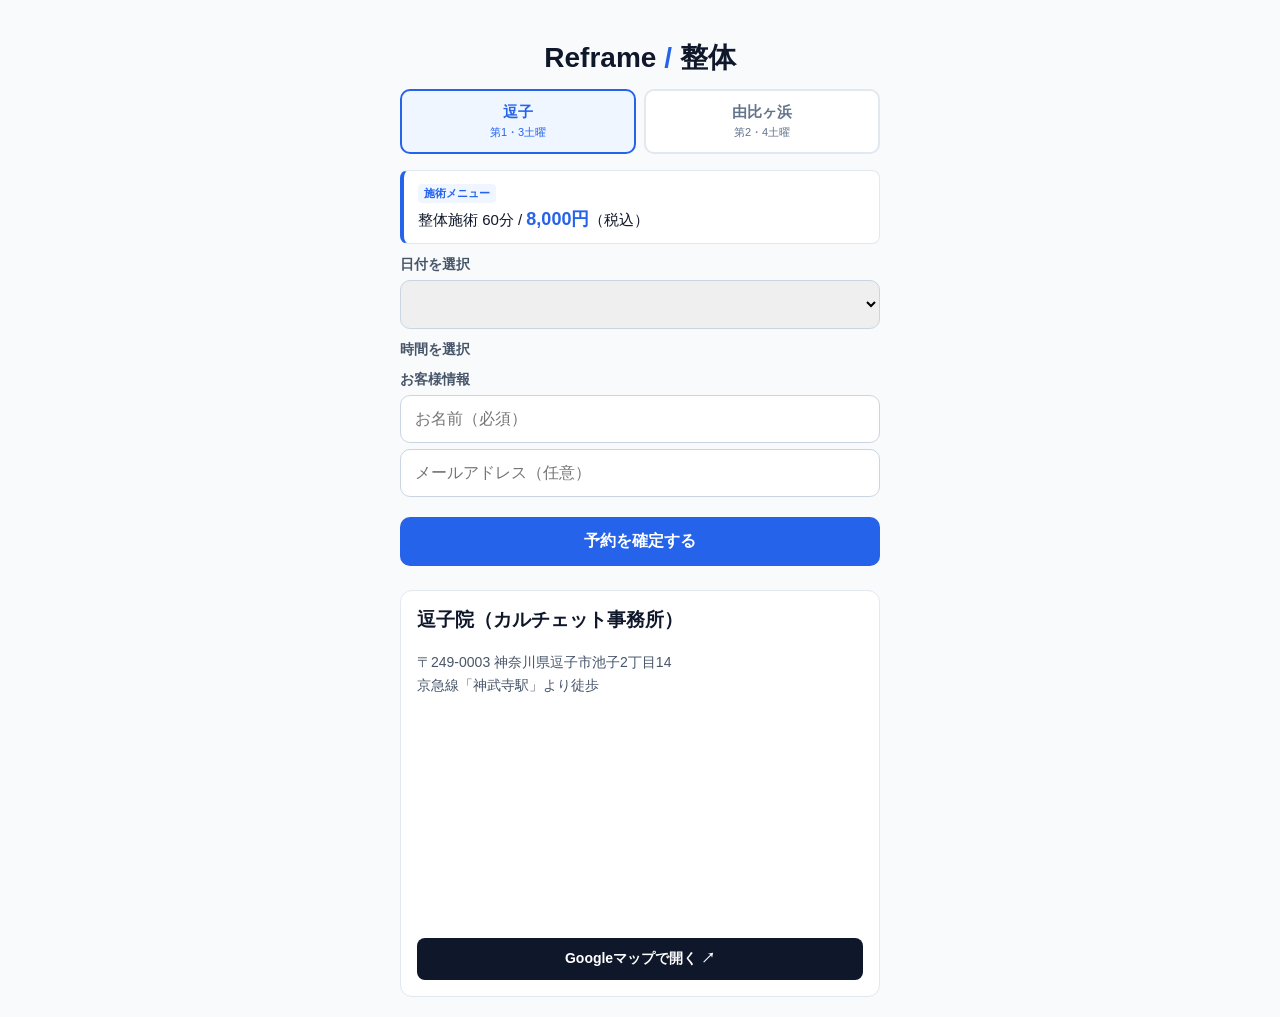
==== src/main/resources/templates/index.html @ c19cde53 "Initial commit: RDS entity and configuration" ====
<!DOCTYPE html>
<html xmlns:th="http://www.thymeleaf.org">
  <head>
    <meta charset="UTF-8">
    <meta name="viewport" content="width=device-width, initial-scale=1, maximum-scale=1">
    <title>Reframe / 整体 予約</title>
    <style>
      body {
        font-family: -apple-system, BlinkMacSystemFont, "Segoe UI", Roboto, sans-serif;
        padding: 12px;
        max-width: 100%;
        margin: 0;
        background-color: #f8fafc;
        overflow-x: hidden;
        color: #0f172a;
      }

      .title {
        font-size: 28px;
        font-weight: bold;
        text-align: center;
        margin-bottom: 12px;
      }

      .title span {
        color: #2563eb;
      }

      .tab-container {
        display: flex;
        gap: 8px;
        margin-bottom: 16px;
      }

      .tab-button {
        flex: 1;
        padding: 12px;
        font-size: 15px;
        font-weight: bold;
        border: 2px solid #e2e8f0;
        background-color: white;
        color: #64748b;
        border-radius: 10px;
        cursor: pointer;
        text-align: center;
      }

      .tab-button.active {
        border-color: #2563eb;
        background-color: #eff6ff;
        color: #2563eb;
      }

      /* 料金案内 */
      .price-info {
        background-color: #ffffff;
        border: 1px solid #e2e8f0;
        border-left: 4px solid #2563eb;
        padding: 12px 14px;
        border-radius: 8px;
        margin: 16px 0 12px 0;
      }

      .price-badge {
        font-size: 11px;
        font-weight: bold;
        color: #2563eb;
        background-color: #eff6ff;
        padding: 2px 6px;
        border-radius: 4px;
        display: inline-block;
        margin-bottom: 4px;
      }

      .price-detail {
        font-size: 15px;
        color: #0f172a;
      }

      .price-detail strong {
        font-size: 18px;
        color: #2563eb;
      }

      label {
        font-size: 14px;
        font-weight: bold;
        color: #475569;
        display: block;
        margin-top: 12px;
      }

      select, input, button {
        width: 100%;
        padding: 14px;
        margin-top: 6px;
        font-size: 16px;
        box-sizing: border-box;
        border-radius: 10px;
        border: 1px solid #cbd5e1;
      }

      button.submit-btn {
        background-color: #2563eb;
        color: white;
        border: none;
        margin-top: 20px;
        font-weight: bold;
        cursor: pointer;
      }

      .slot {
        padding: 16px;
        margin: 8px 0;
        border-radius: 10px;
        text-align: center;
        font-weight: 600;
        cursor: pointer;
      }

      .available {
        background-color: #dbeafe;
        color: #1e3a8a;
      }

      .full {
        background-color: #f1f5f9;
        color: #94a3b8;
        cursor: not-allowed;
      }

      .selected {
        border: 2px solid #2563eb;
        background-color: #2563eb;
        color: white;
      }

      .access-card {
        background-color: white;
        padding: 16px;
        border-radius: 12px;
        border: 1px solid #e2e8f0;
        margin-top: 24px;
      }

      .address {
        font-size: 14px;
        color: #475569;
        line-height: 1.6;
        margin-bottom: 12px;
      }

      .map-wrapper {
        width: 100%;
        overflow: hidden;
        border-radius: 8px;
      }

      .map-wrapper iframe {
        width: 100%;
        height: 220px;
        border: 0;
        display: block;
      }

      .map-link {
        display: block;
        text-align: center;
        background-color: #0f172a;
        color: white;
        padding: 12px;
        border-radius: 8px;
        margin-top: 10px;
        text-decoration: none;
        font-weight: bold;
        font-size: 14px;
      }

      @media (min-width: 768px) {
        body {
          max-width: 480px;
          margin: auto;
          padding: 20px;
        }
      }
    </style>
  </head>
  <body>
    <h1 class="title">Reframe <span>/</span> 整体</h1>

    <!-- 店舗切り替えタブ -->
    <div class="tab-container">
      <div id="tabZushi" class="tab-button active" onclick="switchLocation('逗子')">
        逗子<br><small style="font-weight:normal; font-size:11px;">第1・3土曜</small>
      </div>
      <div id="tabYuigahama" class="tab-button" onclick="switchLocation('由比ヶ浜')">
        由比ヶ浜<br><small style="font-weight:normal; font-size:11px;">第2・4土曜</small>
      </div>
    </div>

    <!-- 料金案内 -->
    <div class="price-info">
      <span class="price-badge">施術メニュー</span>
      <div class="price-detail">整体施術 60分 / <strong>8,000円</strong>（税込）</div>
    </div>

    <label>日付を選択</label>
    <select id="dateSelect" onchange="loadSlots()"></select>

    <label>時間を選択</label>
    <div id="slots"></div>

    <label>お客様情報</label>
    <input type="text" id="name" placeholder="お名前（必須）">
    <input type="email" id="email" placeholder="メールアドレス（任意）">

    <button class="submit-btn" onclick="submitReservation()">予約を確定する</button>

    <!-- アクセス情報 -->
    <div class="access-card">
      <h3 style="margin-top:0;" id="accessTitle">アクセス</h3>
      <p class="address" id="accessDetail"></p>
      <div class="map-wrapper" id="mapIframeWrapper"></div>
      <a id="mapExternalLink" href="" target="_blank" class="map-link">
        Googleマップで開く ↗
      </a>
    </div>

    <script>
      const slots = ["11:00", "12:15", "13:30", "14:45"];
      let currentLocation = "逗子";
      let selectedSlot = null;

      const locationData = {
        "逗子": {
          title: "逗子院（カルチェット事務所）",
          address: "〒249-0003 神奈川県逗子市池子2丁目14<br>京急線「神武寺駅」より徒歩",
          mapIframe: '<iframe src="https://www.google.com/maps/embed?pb=!1m18!1m12!1m3!1d6511.92430006163!2d139.59297227621846!3d35.30692195044436!2m3!1f0!2f0!3f0!3m2!1i1024!2i768!4f13.1!3m3!1m2!1s0x601846b8e745bbc9%3A0x766803d7995bfa6c!2z44Kr44Or44OB44Kn44OD44OI!5e0!3m2!1sja!2sjp!4v1775652736589!5m2!1sja!2sjp" loading="lazy"></iframe>',
          mapUrl: "https://maps.app.goo.gl/5Mj34mHfNnxapJBMA"
        },
        "由比ヶ浜": {
          title: "由比ヶ浜院（由比ヶ浜公会堂）",
          address: "〒248-0014 神奈川県鎌倉市由比ガ浜2丁目20-3<br>江ノ電「和田塚駅」より徒歩<br>※駐輪場あり",
          mapIframe: '<iframe src="https://www.google.com/maps/embed?pb=!1m18!1m12!1m3!1d3252.123456789!2d139.544!3d35.312!2m3!1f0!2f0!3f0!3m2!1i1024!2i768!4f13.1!3m3!1m2!1s0x601845c470123456%3A0x123456789abcdef!2z5pSx5L2B44Ks5rWc44K_44O844Oz44K_44O8!5e0!3m2!1sja!2sjp!4v1" loading="lazy"></iframe>',
          mapUrl: "https://maps.google.com/?q=由比ヶ浜公会堂"
        }
      };

      window.onload = function() {
        initPage();
      };

      function initPage() {
        updateAccessInfo();
        fetch(`/api/dates?location=${encodeURIComponent(currentLocation)}`)
          .then(res => res.json())
          .then(dates => setDates(dates));
      }

      function switchLocation(location) {
        if (currentLocation === location) return;
        currentLocation = location;
        selectedSlot = null;

        document.getElementById("tabZushi").classList.toggle("active", location === "逗子");
        document.getElementById("tabYuigahama").classList.toggle("active", location === "由比ヶ浜");

        updateAccessInfo();
        fetch(`/api/dates?location=${encodeURIComponent(currentLocation)}`)
          .then(res => res.json())
          .then(dates => setDates(dates));
      }

      function updateAccessInfo() {
        const info = locationData[currentLocation];
        document.getElementById("accessTitle").innerText = info.title;
        document.getElementById("accessDetail").innerHTML = info.address;
        document.getElementById("mapIframeWrapper").innerHTML = info.mapIframe;
        document.getElementById("mapExternalLink").href = info.mapUrl;
      }

      function setDates(dates) {
        const select = document.getElementById("dateSelect");
        select.innerHTML = "";

        if (dates.length === 0) {
          const option = document.createElement("option");
          option.text = "選択可能な日付がありません";
          select.appendChild(option);
          document.getElementById("slots").innerHTML = "";
          return;
        }

        dates.forEach(date => {
          const option = document.createElement("option");
          option.value = date;
          option.text = date.replaceAll('-', '/');
          select.appendChild(option);
        });

        loadSlots();
      }

      function loadSlots() {
        const date = document.getElementById("dateSelect").value;
        if (!date) return;

        fetch(`/api/booked-slots?location=${encodeURIComponent(currentLocation)}&date=${date}`)
          .then(res => res.json())
          .then(bookedSlots => {
            const container = document.getElementById("slots");
            container.innerHTML = "";

            slots.forEach(slot => {
              const div = document.createElement("div");
              div.className = "slot";

              const isBooked = bookedSlots.includes(slot);

              if (isBooked) {
                div.classList.add("full");
                div.innerText = `× ${slot} (受付終了)`;
              } else {
                div.classList.add("available");
                div.innerText = `○ ${slot}`;
                if (selectedSlot === slot) div.classList.add("selected");
                div.onclick = () => selectSlot(slot, div);
              }

              container.appendChild(div);
            });
          });
      }

      function selectSlot(slot, element) {
        selectedSlot = slot;
        document.querySelectorAll(".slot").forEach(el => el.classList.remove("selected"));
        element.classList.add("selected");
      }

      function submitReservation() {
        const date = document.getElementById("dateSelect").value;
        const name = document.getElementById("name").value.trim();
        const email = document.getElementById("email").value.trim();

        if (!selectedSlot || !name) {
          alert("【店舗・日時】と【お名前】を正しく指定してください");
          return;
        }

        if (!confirm(`${currentLocation}院\n${date} ${selectedSlot}\nお名前: ${name} 様\n\nこの内容で予約を確定しますか？`)) {
          return;
        }

        const payload = {
          locationName: currentLocation,
          reservationDate: date,
          slotTime: selectedSlot,
          customerName: name,
          customerEmail: email
        };

        fetch('/api/reserve', {
          method: 'POST',
          headers: { 'Content-Type': 'application/json' },
          body: JSON.stringify(payload)
        })
        .then(res => res.json())
        .then(res => {
          alert(res.message);
          selectedSlot = null;
          loadSlots();
        })
        .catch(err => {
          alert("エラーが発生しました");
        });
      }
    </script>
  </body>
</html>
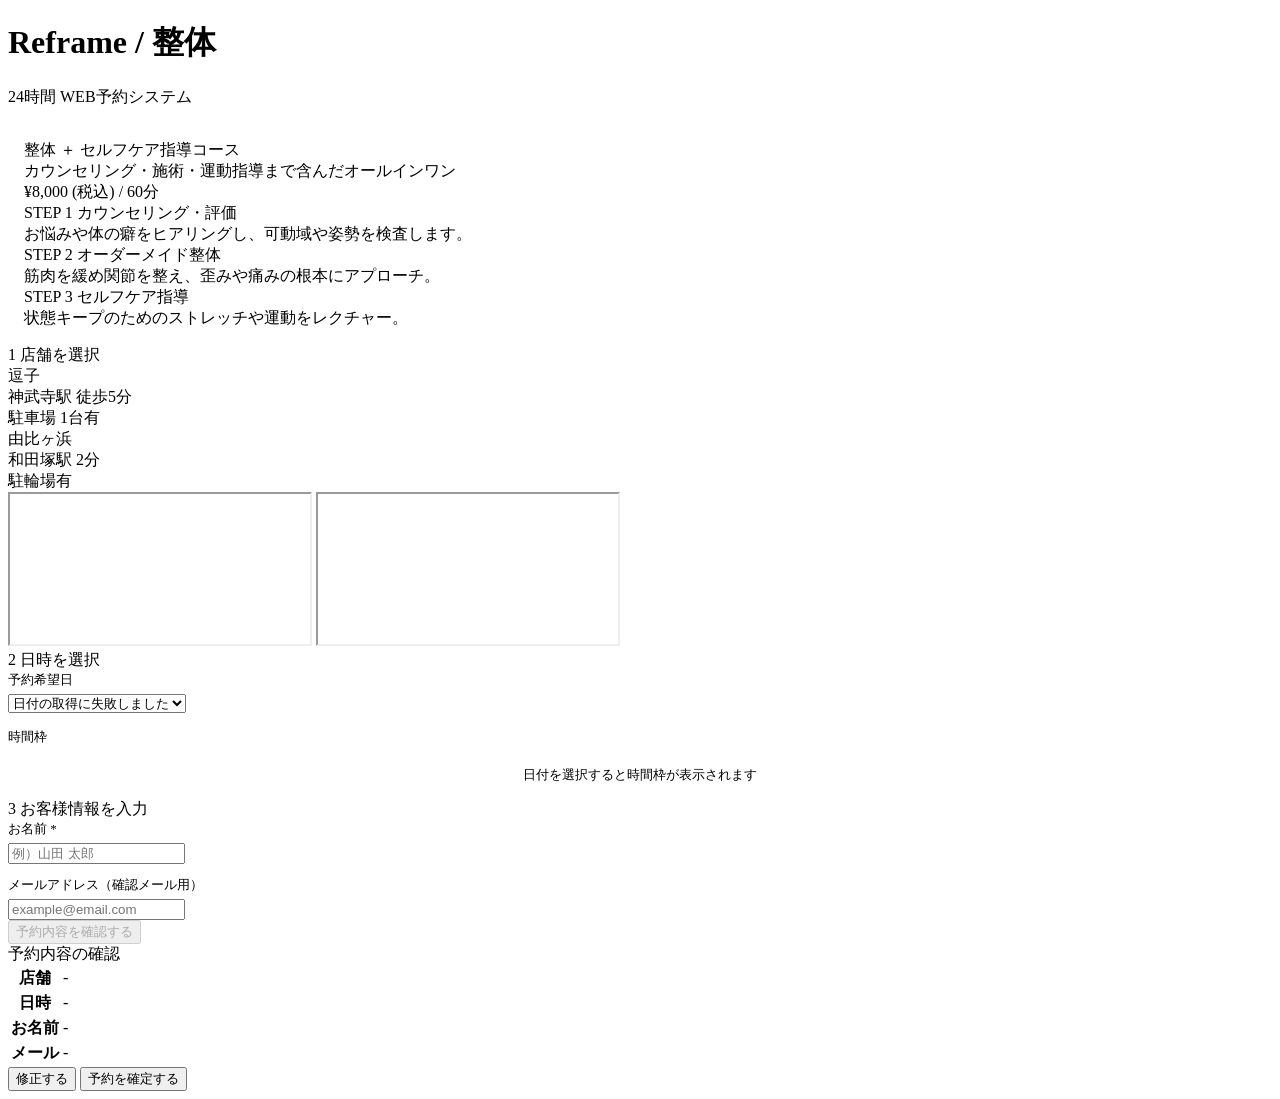
==== commit 5367066d: "Render・Supabase用の環境変数設定を追加" ====
--- a/src/main/resources/templates/index.html
+++ b/src/main/resources/templates/index.html
@@ -1,380 +1,358 @@
 <!DOCTYPE html>
-<html xmlns:th="http://www.thymeleaf.org">
-  <head>
+<html lang="ja">
+<head>
     <meta charset="UTF-8">
-    <meta name="viewport" content="width=device-width, initial-scale=1, maximum-scale=1">
-    <title>Reframe / 整体 予約</title>
-    <style>
-      body {
-        font-family: -apple-system, BlinkMacSystemFont, "Segoe UI", Roboto, sans-serif;
-        padding: 12px;
-        max-width: 100%;
-        margin: 0;
-        background-color: #f8fafc;
-        overflow-x: hidden;
-        color: #0f172a;
-      }
-
-      .title {
-        font-size: 28px;
-        font-weight: bold;
-        text-align: center;
-        margin-bottom: 12px;
-      }
-
-      .title span {
-        color: #2563eb;
-      }
-
-      .tab-container {
-        display: flex;
-        gap: 8px;
-        margin-bottom: 16px;
-      }
-
-      .tab-button {
-        flex: 1;
-        padding: 12px;
-        font-size: 15px;
-        font-weight: bold;
-        border: 2px solid #e2e8f0;
-        background-color: white;
-        color: #64748b;
-        border-radius: 10px;
-        cursor: pointer;
-        text-align: center;
-      }
-
-      .tab-button.active {
-        border-color: #2563eb;
-        background-color: #eff6ff;
-        color: #2563eb;
-      }
-
-      /* 料金案内 */
-      .price-info {
-        background-color: #ffffff;
-        border: 1px solid #e2e8f0;
-        border-left: 4px solid #2563eb;
-        padding: 12px 14px;
-        border-radius: 8px;
-        margin: 16px 0 12px 0;
-      }
-
-      .price-badge {
-        font-size: 11px;
-        font-weight: bold;
-        color: #2563eb;
-        background-color: #eff6ff;
-        padding: 2px 6px;
-        border-radius: 4px;
-        display: inline-block;
-        margin-bottom: 4px;
-      }
-
-      .price-detail {
-        font-size: 15px;
-        color: #0f172a;
-      }
-
-      .price-detail strong {
-        font-size: 18px;
-        color: #2563eb;
-      }
-
-      label {
-        font-size: 14px;
-        font-weight: bold;
-        color: #475569;
-        display: block;
-        margin-top: 12px;
-      }
-
-      select, input, button {
-        width: 100%;
-        padding: 14px;
-        margin-top: 6px;
-        font-size: 16px;
-        box-sizing: border-box;
-        border-radius: 10px;
-        border: 1px solid #cbd5e1;
-      }
-
-      button.submit-btn {
-        background-color: #2563eb;
-        color: white;
-        border: none;
-        margin-top: 20px;
-        font-weight: bold;
-        cursor: pointer;
-      }
-
-      .slot {
-        padding: 16px;
-        margin: 8px 0;
-        border-radius: 10px;
-        text-align: center;
-        font-weight: 600;
-        cursor: pointer;
-      }
-
-      .available {
-        background-color: #dbeafe;
-        color: #1e3a8a;
-      }
-
-      .full {
-        background-color: #f1f5f9;
-        color: #94a3b8;
-        cursor: not-allowed;
-      }
-
-      .selected {
-        border: 2px solid #2563eb;
-        background-color: #2563eb;
-        color: white;
-      }
-
-      .access-card {
-        background-color: white;
-        padding: 16px;
-        border-radius: 12px;
-        border: 1px solid #e2e8f0;
-        margin-top: 24px;
-      }
-
-      .address {
-        font-size: 14px;
-        color: #475569;
-        line-height: 1.6;
-        margin-bottom: 12px;
-      }
-
-      .map-wrapper {
-        width: 100%;
-        overflow: hidden;
-        border-radius: 8px;
-      }
-
-      .map-wrapper iframe {
-        width: 100%;
-        height: 220px;
-        border: 0;
-        display: block;
-      }
-
-      .map-link {
-        display: block;
-        text-align: center;
-        background-color: #0f172a;
-        color: white;
-        padding: 12px;
-        border-radius: 8px;
-        margin-top: 10px;
-        text-decoration: none;
-        font-weight: bold;
-        font-size: 14px;
-      }
-
-      @media (min-width: 768px) {
-        body {
-          max-width: 480px;
-          margin: auto;
-          padding: 20px;
-        }
-      }
-    </style>
-  </head>
-  <body>
-    <h1 class="title">Reframe <span>/</span> 整体</h1>
-
-    <!-- 店舗切り替えタブ -->
-    <div class="tab-container">
-      <div id="tabZushi" class="tab-button active" onclick="switchLocation('逗子')">
-        逗子<br><small style="font-weight:normal; font-size:11px;">第1・3土曜</small>
-      </div>
-      <div id="tabYuigahama" class="tab-button" onclick="switchLocation('由比ヶ浜')">
-        由比ヶ浜<br><small style="font-weight:normal; font-size:11px;">第2・4土曜</small>
-      </div>
+    <meta name="viewport" content="width=device-width, initial-scale=1.0">
+    <title>Reframe | WEB予約</title>
+    <!-- CSSファイルの読み込み -->
+    <link rel="stylesheet" th:href="@{/css/index.css}">
+</head>
+<body>
+
+    <div class="header">
+        <h1>Reframe <span class="slash">/</span> 整体</h1>
+        <p>24時間 WEB予約システム</p>
     </div>
 
-    <!-- 料金案内 -->
-    <div class="price-info">
-      <span class="price-badge">施術メニュー</span>
-      <div class="price-detail">整体施術 60分 / <strong>8,000円</strong>（税込）</div>
+
+    <!-- STEP 0: 施術メニュー・コンパクト紹介 -->
+    <div class="section" style="background: #ffffff; padding: 16px;">
+        <!-- ヘッダー：タイトルと金額を横並びでスッキリ -->
+        <div class="menu-header-compact">
+            <div>
+                <div class="menu-title-compact">整体 ＋ セルフケア指導コース</div>
+                <div class="menu-sub-compact">カウンセリング・施術・運動指導まで含んだオールインワン</div>
+            </div>
+            <div class="menu-price-compact">
+                ¥8,000 <span class="tax-compact">(税込) / 60分</span>
+            </div>
+        </div>
+
+        <!-- 流れ：横並びのコンパクトカード -->
+        <div class="flow-container-compact">
+            <!-- STEP 1 -->
+            <div class="flow-item-compact">
+                <div class="flow-head-compact">
+                    <span class="flow-badge-compact">STEP 1</span>
+                    <span class="flow-name-compact">カウンセリング・評価</span>
+                </div>
+                <div class="flow-desc-compact">お悩みや体の癖をヒアリングし、可動域や姿勢を検査します。</div>
+            </div>
+
+            <!-- STEP 2 -->
+            <div class="flow-item-compact">
+                <div class="flow-head-compact">
+                    <span class="flow-badge-compact">STEP 2</span>
+                    <span class="flow-name-compact">オーダーメイド整体</span>
+                </div>
+                <div class="flow-desc-compact">筋肉を緩め関節を整え、歪みや痛みの根本にアプローチ。</div>
+            </div>
+
+            <!-- STEP 3 -->
+            <div class="flow-item-compact">
+                <div class="flow-head-compact">
+                    <span class="flow-badge-compact">STEP 3</span>
+                    <span class="flow-name-compact">セルフケア指導</span>
+                </div>
+                <div class="flow-desc-compact">状態キープのためのストレッチや運動をレクチャー。</div>
+            </div>
+        </div>
     </div>
 
-    <label>日付を選択</label>
-    <select id="dateSelect" onchange="loadSlots()"></select>
-
-    <label>時間を選択</label>
-    <div id="slots"></div>
-
-    <label>お客様情報</label>
-    <input type="text" id="name" placeholder="お名前（必須）">
-    <input type="email" id="email" placeholder="メールアドレス（任意）">
-
-    <button class="submit-btn" onclick="submitReservation()">予約を確定する</button>
-
-    <!-- アクセス情報 -->
-    <div class="access-card">
-      <h3 style="margin-top:0;" id="accessTitle">アクセス</h3>
-      <p class="address" id="accessDetail"></p>
-      <div class="map-wrapper" id="mapIframeWrapper"></div>
-      <a id="mapExternalLink" href="" target="_blank" class="map-link">
-        Googleマップで開く ↗
-      </a>
+    <div class="container">
+        <!-- STEP 1: 店舗選択 -->
+        <div class="section">
+            <div class="section-title">
+                <span class="step-badge">1</span> 店舗を選択
+            </div>
+            <div class="grid-2">
+                <div class="card-option active" onclick="selectLocation('逗子', this)">
+                    <div class="store-name">逗子</div>
+                    <span class="sub">神武寺駅 徒歩5分<br>駐車場 1台有</span>
+                </div>
+                <div class="card-option" onclick="selectLocation('由比ヶ浜', this)">
+                    <div class="store-name">由比ヶ浜</div>
+                    <span class="sub">和田塚駅 2分<br>駐輪場有</span>
+                </div>
+            </div>
+
+            <!-- 地図埋め込みエリア -->
+            <div class="map-container">
+                <!-- 逗子マップ（初期表示） -->
+                <iframe id="mapZushi" class="map-frame active" 
+                    src="https://www.google.com/maps/embed?pb=!1m18!1m12!1m3!1d3255.976739230603!2d139.59164062411367!3d35.30655945046771!2m3!1f0!2f0!3f0!3m2!1i1024!2i768!4f13.1!3m3!1m2!1s0x601846b8e745bbc9%3A0x766803d7995bfa6c!2z44Kr44Or44OB44Kn44OD44OI!5e0!3m2!1sja!2sjp!4v1785653725966!5m2!1sja!2sjp" 
+                    allowfullscreen="" loading="lazy" referrerpolicy="strict-origin-when-cross-origin"></iframe>
+                <!-- 由比ヶ浜マップ -->
+                <iframe id="mapYuigahama" class="map-frame" 
+                    src="https://www.google.com/maps/embed?pb=!1m18!1m12!1m3!1d1627.8228546203468!2d139.5452134288769!3d35.314783804247824!2m3!1f0!2f0!3f0!3m2!1i1024!2i768!4f13.1!3m3!1m2!1s0x601845e8518b9da9%3A0xb6d1c51d92ff9065!2z6Y6M5YCJ5biCIOeUseavlOOCrOa1nOWFrOS8muWggg!5e0!3m2!1sja!2sjp!4v1785653907979!5m2!1sja!2sjp" 
+                    allowfullscreen="" loading="lazy" referrerpolicy="strict-origin-when-cross-origin"></iframe> 
+            </div>
+        </div>
+
+        <!-- STEP 2: 日付・時間選択 -->
+        <div class="section">
+            <div class="section-title">
+                <span class="step-badge">2</span> 日時を選択
+            </div>
+            
+            <div style="margin-bottom: 15px;">
+                <label style="font-size: 13px; color: var(--gray); display: block; margin-bottom: 5px;">予約希望日</label>
+                <select id="dateSelect" onchange="onDateChanged()">
+                    <option value="">店舗を選択してください</option>
+                </select>
+            </div>
+
+            <div>
+                <label style="font-size: 13px; color: var(--gray); display: block; margin-bottom: 5px;">時間枠</label>
+                <div id="slotGrid" class="slot-grid">
+                    <div style="grid-column: span 2; text-align: center; color: var(--gray); font-size: 13px; padding: 15px;">
+                        日付を選択すると時間枠が表示されます
+                    </div>
+                </div>
+            </div>
+        </div>
+
+        <!-- STEP 3: お客様情報 -->
+        <div class="section">
+            <div class="section-title">
+                <span class="step-badge">3</span> お客様情報を入力
+            </div>
+            
+            <div style="margin-bottom: 12px;">
+                <label style="font-size: 13px; color: var(--gray); display: block; margin-bottom: 5px;">お名前 <span style="color: var(--danger)">*</span></label>
+                <input type="text" id="customerName" placeholder="例）山田 太郎" oninput="validateForm()">
+            </div>
+
+            <div>
+                <label style="font-size: 13px; color: var(--gray); display: block; margin-bottom: 5px;">メールアドレス（確認メール用）</label>
+                <input type="email" id="customerEmail" placeholder="example@email.com">
+            </div>
+        </div>
+
+        <!-- 予約ボタン -->
+        <button id="submitBtn" class="submit-btn" disabled onclick="openConfirmModal()">
+            予約内容を確認する
+        </button>
     </div>
 
+    <!-- 確認モーダル -->
+    <div id="confirmModal" class="modal-overlay">
+        <div class="modal-content">
+            <div class="modal-title">予約内容の確認</div>
+            <table class="confirm-table">
+                <tr><th>店舗</th><td id="modalLocation">-</td></tr>
+                <tr><th>日時</th><td id="modalDateTime">-</td></tr>
+                <tr><th>お名前</th><td id="modalName">-</td></tr>
+                <tr><th>メール</th><td id="modalEmail">-</td></tr>
+            </table>
+            <div class="modal-actions">
+                <button class="btn-secondary" onclick="closeConfirmModal()">修正する</button>
+                <button class="btn-primary" onclick="submitReservation()">予約を確定する</button>
+            </div>
+        </div>
+    </div>
+
     <script>
-      const slots = ["11:00", "12:15", "13:30", "14:45"];
-      let currentLocation = "逗子";
-      let selectedSlot = null;
-
-      const locationData = {
-        "逗子": {
-          title: "逗子院（カルチェット事務所）",
-          address: "〒249-0003 神奈川県逗子市池子2丁目14<br>京急線「神武寺駅」より徒歩",
-          mapIframe: '<iframe src="https://www.google.com/maps/embed?pb=!1m18!1m12!1m3!1d6511.92430006163!2d139.59297227621846!3d35.30692195044436!2m3!1f0!2f0!3f0!3m2!1i1024!2i768!4f13.1!3m3!1m2!1s0x601846b8e745bbc9%3A0x766803d7995bfa6c!2z44Kr44Or44OB44Kn44OD44OI!5e0!3m2!1sja!2sjp!4v1775652736589!5m2!1sja!2sjp" loading="lazy"></iframe>',
-          mapUrl: "https://maps.app.goo.gl/5Mj34mHfNnxapJBMA"
-        },
-        "由比ヶ浜": {
-          title: "由比ヶ浜院（由比ヶ浜公会堂）",
-          address: "〒248-0014 神奈川県鎌倉市由比ガ浜2丁目20-3<br>江ノ電「和田塚駅」より徒歩<br>※駐輪場あり",
-          mapIframe: '<iframe src="https://www.google.com/maps/embed?pb=!1m18!1m12!1m3!1d3252.123456789!2d139.544!3d35.312!2m3!1f0!2f0!3f0!3m2!1i1024!2i768!4f13.1!3m3!1m2!1s0x601845c470123456%3A0x123456789abcdef!2z5pSx5L2B44Ks5rWc44K_44O844Oz44K_44O8!5e0!3m2!1sja!2sjp!4v1" loading="lazy"></iframe>',
-          mapUrl: "https://maps.google.com/?q=由比ヶ浜公会堂"
-        }
-      };
-
-      window.onload = function() {
-        initPage();
-      };
-
-      function initPage() {
-        updateAccessInfo();
-        fetch(`/api/dates?location=${encodeURIComponent(currentLocation)}`)
-          .then(res => res.json())
-          .then(dates => setDates(dates));
-      }
-
-      function switchLocation(location) {
-        if (currentLocation === location) return;
-        currentLocation = location;
-        selectedSlot = null;
-
-        document.getElementById("tabZushi").classList.toggle("active", location === "逗子");
-        document.getElementById("tabYuigahama").classList.toggle("active", location === "由比ヶ浜");
-
-        updateAccessInfo();
-        fetch(`/api/dates?location=${encodeURIComponent(currentLocation)}`)
-          .then(res => res.json())
-          .then(dates => setDates(dates));
-      }
-
-      function updateAccessInfo() {
-        const info = locationData[currentLocation];
-        document.getElementById("accessTitle").innerText = info.title;
-        document.getElementById("accessDetail").innerHTML = info.address;
-        document.getElementById("mapIframeWrapper").innerHTML = info.mapIframe;
-        document.getElementById("mapExternalLink").href = info.mapUrl;
-      }
-
-      function setDates(dates) {
-        const select = document.getElementById("dateSelect");
-        select.innerHTML = "";
-
-        if (dates.length === 0) {
-          const option = document.createElement("option");
-          option.text = "選択可能な日付がありません";
-          select.appendChild(option);
-          document.getElementById("slots").innerHTML = "";
-          return;
-        }
-
-        dates.forEach(date => {
-          const option = document.createElement("option");
-          option.value = date;
-          option.text = date.replaceAll('-', '/');
-          select.appendChild(option);
+        let selectedLocation = '逗子';
+        let selectedDate = '';
+        let selectedTimeSlot = '';
+
+        const ALL_SLOTS = ["11:00", "12:15", "13:30", "14:45"];
+
+        // 初期化
+        document.addEventListener('DOMContentLoaded', () => {
+            fetchDates('逗子');
         });
 
-        loadSlots();
-      }
-
-      function loadSlots() {
-        const date = document.getElementById("dateSelect").value;
-        if (!date) return;
-
-        fetch(`/api/booked-slots?location=${encodeURIComponent(currentLocation)}&date=${date}`)
-          .then(res => res.json())
-          .then(bookedSlots => {
-            const container = document.getElementById("slots");
-            container.innerHTML = "";
-
-            slots.forEach(slot => {
-              const div = document.createElement("div");
-              div.className = "slot";
-
-              const isBooked = bookedSlots.includes(slot);
-
-              if (isBooked) {
-                div.classList.add("full");
-                div.innerText = `× ${slot} (受付終了)`;
-              } else {
-                div.classList.add("available");
-                div.innerText = `○ ${slot}`;
-                if (selectedSlot === slot) div.classList.add("selected");
-                div.onclick = () => selectSlot(slot, div);
-              }
-
-              container.appendChild(div);
+        // 店舗切り替え
+        function selectLocation(locationName, element) {
+            document.querySelectorAll('.card-option').forEach(el => el.classList.remove('active'));
+            element.classList.add('active');
+
+            selectedLocation = locationName;
+            selectedDate = '';
+            selectedTimeSlot = '';
+            
+            fetchDates(locationName);
+            resetSlotsUI();
+            validateForm();
+        }
+
+        // 日付一覧取得
+        async function fetchDates(locationName) {
+            const dateSelect = document.getElementById('dateSelect');
+            dateSelect.innerHTML = '<option value="">読み込み中...</option>';
+
+            try {
+                const res = await fetch(`/api/dates?location=${encodeURIComponent(locationName)}`);
+                const dates = await res.json();
+
+                dateSelect.innerHTML = '<option value="">日付を選択してください</option>';
+                dates.forEach(d => {
+                    const opt = document.createElement('option');
+                    opt.value = d;
+                    opt.textContent = `${d} (土)`;
+                    dateSelect.appendChild(opt);
+                });
+            } catch (e) {
+                dateSelect.innerHTML = '<option value="">日付の取得に失敗しました</option>';
+            }
+        }
+
+        // 日付変更時
+        async function onDateChanged() {
+            selectedDate = document.getElementById('dateSelect').value;
+            selectedTimeSlot = '';
+            validateForm();
+
+            if (!selectedDate) {
+                resetSlotsUI();
+                return;
+            }
+
+            // 埋まっている枠を取得して描画
+            try {
+                const res = await fetch(`/api/booked-slots?location=${encodeURIComponent(selectedLocation)}&date=${selectedDate}`);
+                const bookedSlots = await res.json();
+                renderSlots(bookedSlots);
+            } catch (e) {
+                console.error("予約済み枠の取得に失敗しました", e);
+            }
+        }
+
+        // 時間枠UIの描画
+        function renderSlots(bookedSlots) {
+            const grid = document.getElementById('slotGrid');
+            grid.innerHTML = '';
+
+            ALL_SLOTS.forEach(slot => {
+                const isBooked = bookedSlots.includes(slot);
+                const btn = document.createElement('div');
+                
+                btn.className = `slot-btn ${isBooked ? 'booked' : 'available'}`;
+                btn.innerHTML = `
+                    <span class="slot-time">${slot}</span>
+                    <span class="slot-status">${isBooked ? '× 予約不可' : '○ 予約可'}</span>
+                `;
+
+                if (!isBooked) {
+                    btn.onclick = () => {
+                        document.querySelectorAll('.slot-btn').forEach(b => b.classList.remove('active'));
+                        btn.classList.add('active');
+                        selectedTimeSlot = slot;
+                        validateForm();
+                    };
+                }
+
+                grid.appendChild(btn);
             });
-          });
-      }
-
-      function selectSlot(slot, element) {
-        selectedSlot = slot;
-        document.querySelectorAll(".slot").forEach(el => el.classList.remove("selected"));
-        element.classList.add("selected");
-      }
-
-      function submitReservation() {
-        const date = document.getElementById("dateSelect").value;
-        const name = document.getElementById("name").value.trim();
-        const email = document.getElementById("email").value.trim();
-
-        if (!selectedSlot || !name) {
-          alert("【店舗・日時】と【お名前】を正しく指定してください");
-          return;
-        }
-
-        if (!confirm(`${currentLocation}院\n${date} ${selectedSlot}\nお名前: ${name} 様\n\nこの内容で予約を確定しますか？`)) {
-          return;
-        }
-
-        const payload = {
-          locationName: currentLocation,
-          reservationDate: date,
-          slotTime: selectedSlot,
-          customerName: name,
-          customerEmail: email
-        };
-
-        fetch('/api/reserve', {
-          method: 'POST',
-          headers: { 'Content-Type': 'application/json' },
-          body: JSON.stringify(payload)
-        })
-        .then(res => res.json())
-        .then(res => {
-          alert(res.message);
-          selectedSlot = null;
-          loadSlots();
-        })
-        .catch(err => {
-          alert("エラーが発生しました");
-        });
-      }
+        }
+
+        function resetSlotsUI() {
+            const grid = document.getElementById('slotGrid');
+            grid.innerHTML = '<div style="grid-column: span 2; text-align: center; color: var(--gray); font-size: 13px; padding: 15px;">日付を選択すると時間枠が表示されます</div>';
+        }
+
+        // フォーム入力チェック（必須項目が揃ったらボタン有効化）
+        function validateForm() {
+            const name = document.getElementById('customerName').value.trim();
+            const submitBtn = document.getElementById('submitBtn');
+
+            if (selectedLocation && selectedDate && selectedTimeSlot && name) {
+                submitBtn.disabled = false;
+            } else {
+                submitBtn.disabled = true;
+            }
+        }
+
+        // 確認モーダル開閉
+        function openConfirmModal() {
+            document.getElementById('modalLocation').textContent = `${selectedLocation}院`;
+            document.getElementById('modalDateTime').textContent = `${selectedDate} (土)${selectedTimeSlot}~`;
+            document.getElementById('modalName').textContent = document.getElementById('customerName').value;
+            document.getElementById('modalEmail').textContent = document.getElementById('customerEmail').value || '未入力';
+
+            document.getElementById('confirmModal').style.display = 'flex';
+        }
+
+        function closeConfirmModal() {
+            document.getElementById('confirmModal').style.display = 'none';
+        }
+
+        // 予約確定API実行
+        async function submitReservation() {
+            const payload = {
+                location: selectedLocation,
+                date: selectedDate,
+                timeSlot: selectedTimeSlot,
+                customerName: document.getElementById('customerName').value,
+                customerEmail: document.getElementById('customerEmail').value
+            };
+
+            closeConfirmModal();
+            const submitBtn = document.getElementById('submitBtn');
+            submitBtn.disabled = true;
+            submitBtn.textContent = '処理中...';
+
+            try {
+                const res = await fetch('/api/reserve', {
+                    method: 'POST',
+                    headers: { 'Content-Type': 'application/json' },
+                    body: JSON.stringify(payload)
+                });
+
+                if (res.ok) {
+                    showSuccessScreen();
+                } else {
+                    const err = await res.json();
+                    alert(err.message || '予約に失敗しました。');
+                    submitBtn.disabled = false;
+                    submitBtn.textContent = '予約内容を確認する';
+                }
+            } catch (e) {
+                alert('通信エラーが発生しました。');
+                submitBtn.disabled = false;
+                submitBtn.textContent = '予約内容を確認する';
+            }
+        }
+
+        // 完了画面の表示
+        function showSuccessScreen() {
+            const container = document.querySelector('.container');
+            container.innerHTML = `
+                <div class="section success-box">
+                    <div class="success-icon">✓</div>
+                    <h2 style="margin: 0 0 10px; color: var(--primary);">ご予約が完了しました</h2>
+                    <p style="font-size: 14px; color: var(--gray); margin-bottom: 20px;">
+                        ご登録いただいたメールアドレス宛に確認メールを送信いたしました。<br>
+                        当日のご来店を心よりお待ちしております。
+                    </p>
+                    <button class="submit-btn" onclick="location.reload()">トップに戻る</button>
+                </div>
+            `;
+        }
+
+        // JavaScript内の selectLocation 関数を修正
+        function selectLocation(locationName, element) {
+            document.querySelectorAll('.card-option').forEach(el => el.classList.remove('active'));
+            element.classList.add('active');
+
+            // ★ 地図の切り替え処理を追加
+            document.querySelectorAll('.map-frame').forEach(frame => frame.classList.remove('active'));
+            if (locationName === '逗子') {
+                document.getElementById('mapZushi').classList.add('active');
+            } else {
+                document.getElementById('mapYuigahama').classList.add('active');
+            }
+
+            selectedLocation = locationName;
+            selectedDate = '';
+            selectedTimeSlot = '';
+            
+            fetchDates(locationName);
+            resetSlotsUI();
+            validateForm();
+        }
     </script>
-  </body>
+</body>
 </html>
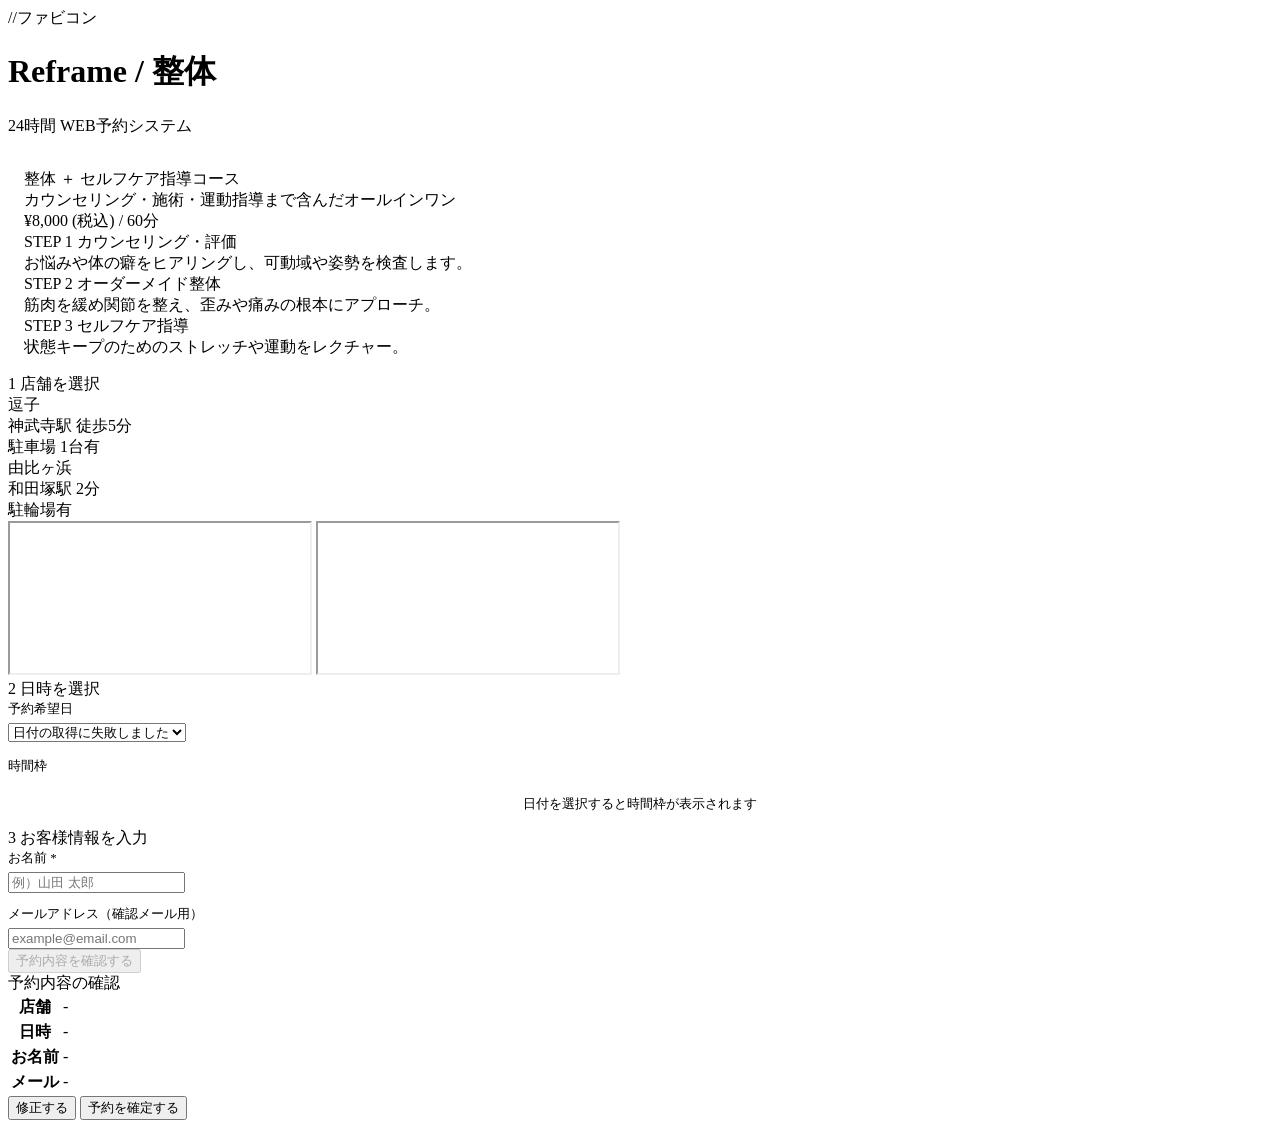
==== commit 7ad3fb42: "ファビコン設定" ====
--- a/src/main/resources/templates/index.html
+++ b/src/main/resources/templates/index.html
@@ -6,6 +6,9 @@
     <title>Reframe | WEB予約</title>
     <!-- CSSファイルの読み込み -->
     <link rel="stylesheet" th:href="@{/css/index.css}">
+
+    //ファビコン
+    <link rel="icon" th:href="@{/favicon.ico}" type="image/x-icon">
 </head>
 <body>
 
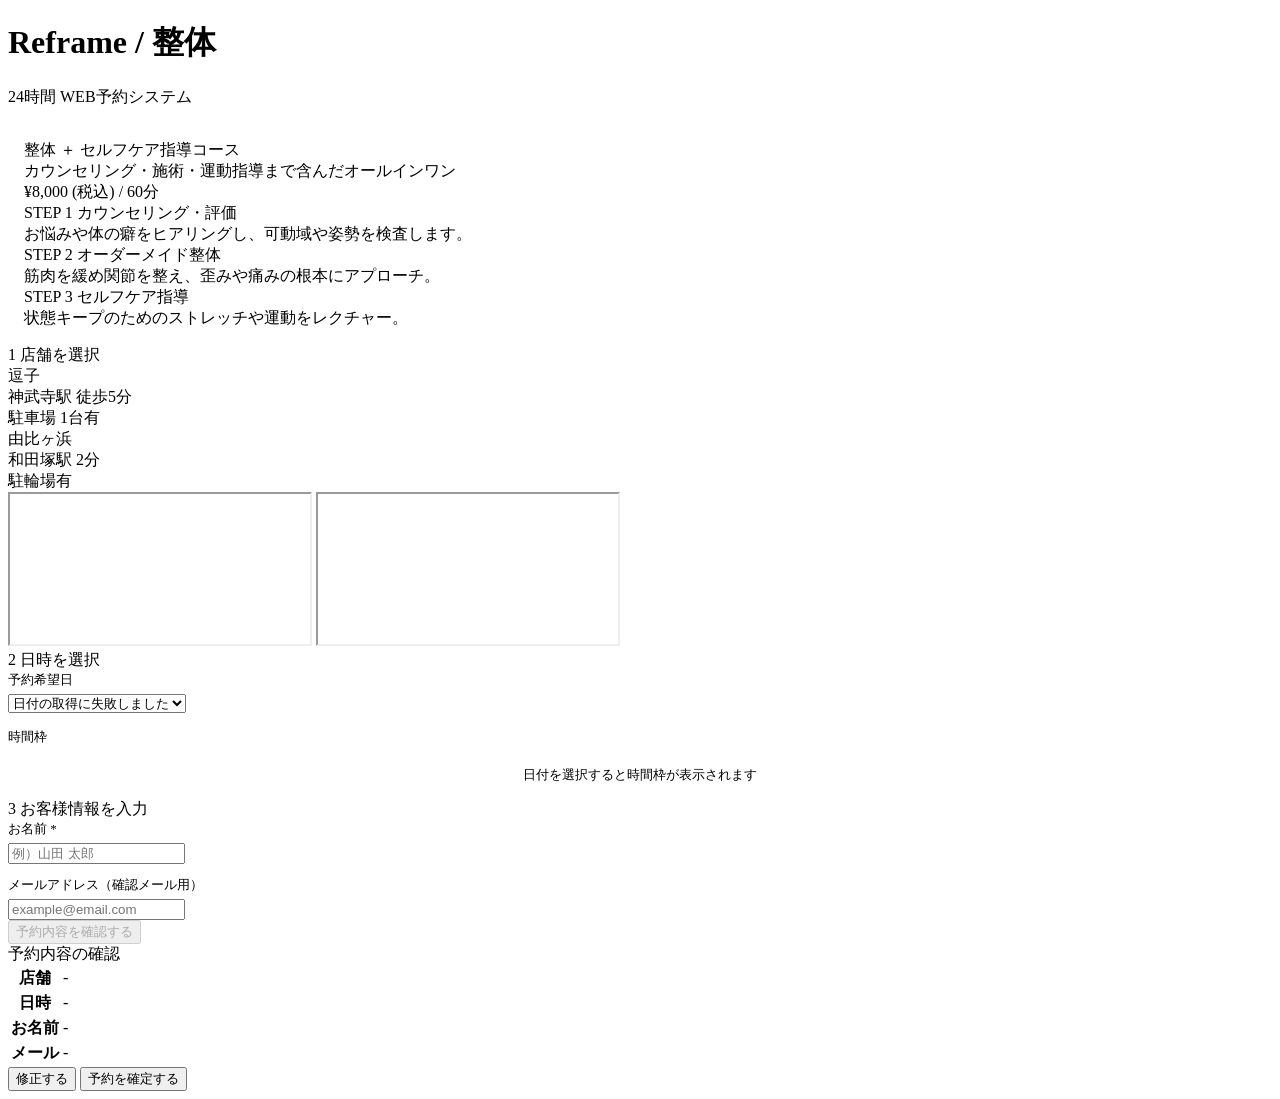
==== commit fab8d0e9: "ファビコン設定" ====
--- a/src/main/resources/templates/index.html
+++ b/src/main/resources/templates/index.html
@@ -7,7 +7,7 @@
     <!-- CSSファイルの読み込み -->
     <link rel="stylesheet" th:href="@{/css/index.css}">
 
-    //ファビコン
+    <!-- ファビコン -->
     <link rel="icon" th:href="@{/favicon.ico}" type="image/x-icon">
 </head>
 <body>
